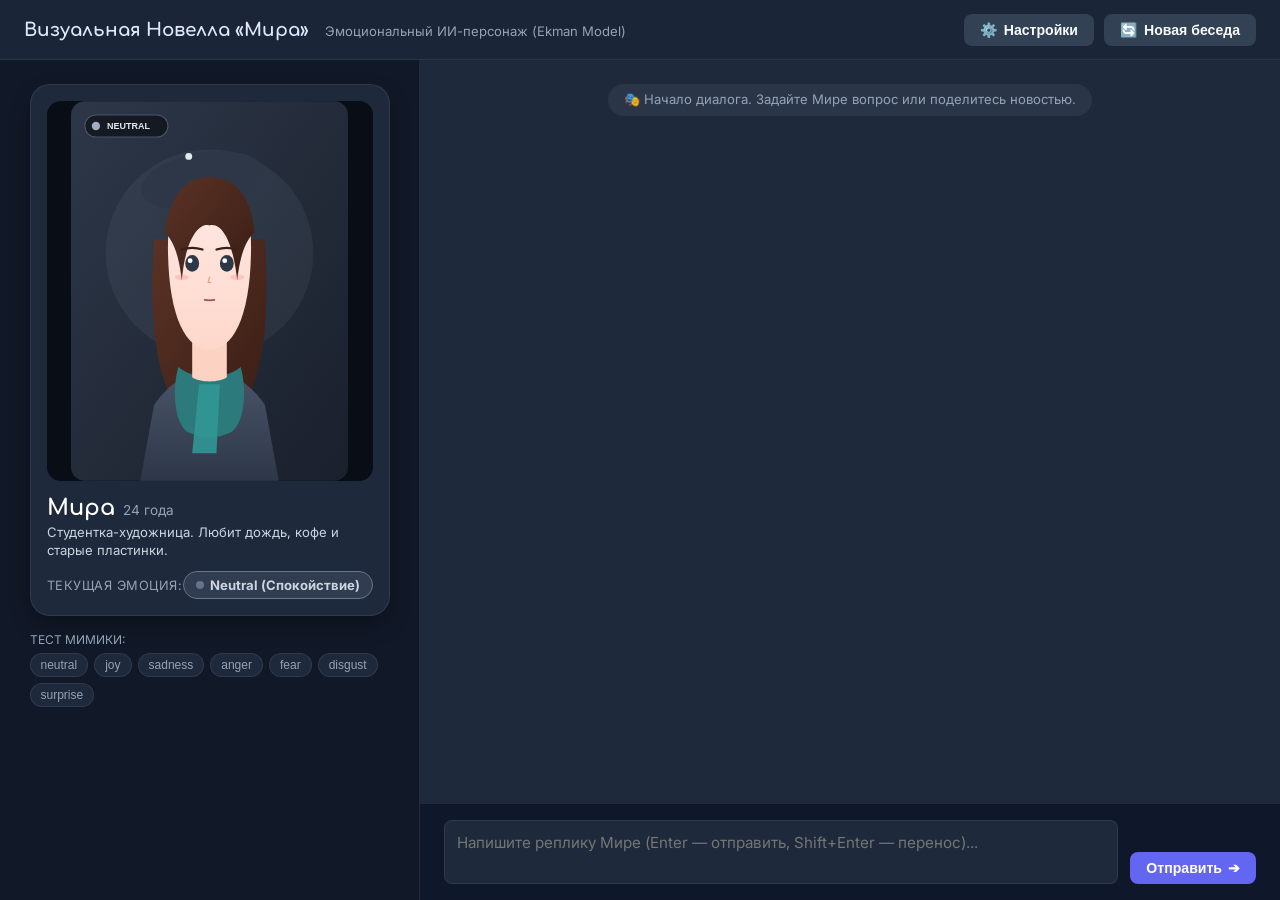
==== frontend/index.html @ 5218be34 "feat: initial implementation of Mira Emotional AI Visual Novel" ====
<!DOCTYPE html>
<html lang="ru">
<head>
  <meta charset="UTF-8">
  <meta name="viewport" content="width=device-width, initial-scale=1.0">
  <title>Визуальная новелла «Мира» — Эмоциональный ИИ</title>
  <link rel="stylesheet" href="style.css">
  <link rel="preconnect" href="https://fonts.googleapis.com">
  <link rel="preconnect" href="https://fonts.gstatic.com" crossorigin>
  <link href="https://fonts.googleapis.com/css2?family=Comfortaa:wght@400;600;700&family=Inter:wght@400;500;600;700&display=swap" rel="stylesheet">
</head>
<body>
  <div class="app-container">
    <!-- Верхняя панель управления -->
    <header class="app-header">
      <div class="header-brand">
        <span class="novel-title">Визуальная Новелла «Мира»</span>
        <span class="novel-subtitle">Эмоциональный ИИ-персонаж (Ekman Model)</span>
      </div>
      <div class="header-actions">
        <button id="btnSettings" class="btn btn-secondary" title="Настройки API">
          <span class="icon">⚙️</span> Настройки
        </button>
        <button id="btnResetHistory" class="btn btn-secondary" title="Очистить историю диалога">
          <span class="icon">🔄</span> Новая беседа
        </button>
      </div>
    </header>

    <!-- Основная рабочая область: Слева персонаж, Справа чат -->
    <main class="novel-stage">
      <!-- ЛЕВАЯ ЗОНА: Портрет персонажа и эмоциональное состояние -->
      <section class="character-pane">
        <div class="portrait-card">
          <div class="portrait-frame">
            <img id="characterPortrait" src="assets/sprites/neutral.svg" alt="Мира" class="portrait-image">
            <div id="portraitGazeOverlay" class="portrait-overlay"></div>
          </div>
          <div class="character-identity">
            <div class="character-name-row">
              <h2 class="character-name">Мира</h2>
              <span class="character-age">24 года</span>
            </div>
            <p class="character-bio">Студентка-художница. Любит дождь, кофе и старые пластинки.</p>
            <div class="emotion-status-bar">
              <span class="status-label">Текущая эмоция:</span>
              <div id="activeEmotionBadge" class="emotion-badge badge-neutral">
                <span class="emotion-dot"></span>
                <span id="emotionLabelText">neutral (спокойствие)</span>
              </div>
            </div>
          </div>
        </div>

        <!-- Панель быстрого теста эмоций (демонстрация спрайтов) -->
        <div class="emotion-preview-bar">
          <span class="preview-title">Тест мимики:</span>
          <div class="preview-chips">
            <button class="chip" data-emotion="neutral">neutral</button>
            <button class="chip" data-emotion="joy">joy</button>
            <button class="chip" data-emotion="sadness">sadness</button>
            <button class="chip" data-emotion="anger">anger</button>
            <button class="chip" data-emotion="fear">fear</button>
            <button class="chip" data-emotion="disgust">disgust</button>
            <button class="chip" data-emotion="surprise">surprise</button>
          </div>
        </div>
      </section>

      <!-- ПРАВАЯ ЗОНА: Панель диалога визуальной новеллы -->
      <section class="dialogue-pane">
        <!-- Баннер уведомлений / ошибок -->
        <div id="alertBanner" class="alert-banner hidden">
          <span id="alertMessage" class="alert-text"></span>
          <button id="btnCloseAlert" class="btn-close-alert">×</button>
        </div>

        <!-- Лента сообщений -->
        <div id="chatFeed" class="chat-feed">
          <div class="message-bubble system-note">
            <span>🎭 Начало диалога. Задайте Мире вопрос или поделитесь новостью.</span>
          </div>
        </div>

        <!-- Индикатор «Мира думает...» -->
        <div id="thinkingIndicator" class="thinking-row hidden">
          <div class="thinking-avatar">🎨</div>
          <div class="thinking-bubble">
            <span class="thinking-text">Мира думает</span>
            <span class="dot-typing">
              <span></span><span></span><span></span>
            </span>
          </div>
        </div>

        <!-- Область ввода -->
        <form id="chatForm" class="input-panel">
          <textarea id="messageInput" class="input-field" placeholder="Напишите реплику Мире (Enter — отправить, Shift+Enter — перенос)..." rows="2"></textarea>
          <button id="btnSend" type="submit" class="btn btn-primary" title="Отправить реплику">
            <span>Отправить</span>
            <span class="send-arrow">➔</span>
          </button>
        </form>
      </section>
    </main>

    <!-- Модальное окно настроек API -->
    <div id="settingsModal" class="modal hidden">
      <div class="modal-backdrop"></div>
      <div class="modal-content">
        <div class="modal-header">
          <h3>Настройки подключения</h3>
          <button id="btnCloseSettings" class="btn-close-modal">×</button>
        </div>
        <div class="modal-body">
          <div class="form-group">
            <label for="settingBaseUrl">Base URL API (OpenAI-совместимый):</label>
            <input type="text" id="settingBaseUrl" class="form-input" value="http://localhost:11434/v1">
            <small>По умолчанию: <code>http://localhost:11434/v1</code> (Ollama) или <code>https://openrouter.ai/api/v1</code></small>
          </div>
          <div class="form-group">
            <label for="settingModel">Модель (Model ID):</label>
            <input type="text" id="settingModel" class="form-input" value="qwen2.5:3b">
            <small>Рекомендуется: <code>qwen2.5:3b</code>, <code>llama3.2:3b</code> или <code>qwen/qwen-2.5-7b-instruct</code></small>
          </div>
          <div class="form-group">
            <label for="settingApiKey">API Key:</label>
            <input type="password" id="settingApiKey" class="form-input" value="ollama">
            <small>Для локальной Ollama подойдёт любое слово (например, <code>ollama</code>)</small>
          </div>
          <div class="form-group-checkbox">
            <label class="checkbox-label">
              <input type="checkbox" id="settingSimulationMode">
              <span>Автономный демо-режим (эмуляция ответов Миры без запущенной Ollama)</span>
            </label>
          </div>
        </div>
        <div class="modal-footer">
          <button id="btnSaveSettings" class="btn btn-primary">Сохранить</button>
        </div>
      </div>
    </div>
  </div>

  <script src="app.js"></script>
</body>
</html>
---- frontend/style.css ----
:root {
  --bg-primary: #0f172a;
  --bg-surface: #1e293b;
  --bg-surface-elevated: #334155;
  --text-primary: #f8fafc;
  --text-secondary: #94a3b8;
  --accent-primary: #6366f1;
  --accent-hover: #4f46e5;
  --border-subtle: rgba(255, 255, 255, 0.08);
  --border-focus: #818cf8;
  --badge-neutral: #64748b;
  --badge-joy: #f59e0b;
  --badge-sadness: #0ea5e9;
  --badge-anger: #ef4444;
  --badge-fear: #a855f7;
  --badge-disgust: #10b981;
  --badge-surprise: #38bdf8;
  --radius-sm: 8px;
  --radius-md: 14px;
  --radius-lg: 20px;
  --transition-fast: 0.2s ease;
  --transition-smooth: 0.35s cubic-bezier(0.4, 0, 0.2, 1);
}

* { box-sizing: border-box; margin: 0; padding: 0; }
body {
  font-family: 'Inter', -apple-system, BlinkMacSystemFont, sans-serif;
  background-color: var(--bg-primary);
  color: var(--text-primary);
  height: 100vh;
  overflow: hidden;
  display: flex;
}

.app-container {
  display: flex;
  flex-direction: column;
  width: 100vw;
  height: 100vh;
}

.app-header {
  height: 60px;
  background: rgba(30, 41, 59, 0.85);
  backdrop-filter: blur(12px);
  border-bottom: 1px solid var(--border-subtle);
  display: flex;
  align-items: center;
  justify-content: space-between;
  padding: 0 24px;
  z-index: 10;
}
.novel-title { font-family: 'Comfortaa', cursive; font-size: 1.15rem; font-weight: 700; color: #e0e7ff; margin-right: 12px; }
.novel-subtitle { font-size: 0.82rem; color: var(--text-secondary); }
.header-actions { display: flex; gap: 10px; }

.btn {
  padding: 8px 16px;
  border-radius: var(--radius-sm);
  font-size: 0.88rem;
  font-weight: 600;
  cursor: pointer;
  border: none;
  transition: var(--transition-fast);
  display: inline-flex;
  align-items: center;
  gap: 6px;
}
.btn-primary { background: var(--accent-primary); color: #fff; }
.btn-primary:hover:not(:disabled) { background: var(--accent-hover); }
.btn-primary:disabled { opacity: 0.5; cursor: not-allowed; }
.btn-secondary { background: var(--bg-surface-elevated); color: var(--text-primary); }
.btn-secondary:hover { background: #475569; }

.novel-stage {
  flex: 1;
  display: grid;
  grid-template-columns: 420px 1fr;
  height: calc(100vh - 60px);
  overflow: hidden;
}

.character-pane {
  background: #111827;
  border-right: 1px solid var(--border-subtle);
  padding: 24px;
  display: flex;
  flex-direction: column;
  align-items: center;
  gap: 16px;
  overflow-y: auto;
}
.portrait-card {
  width: 100%;
  max-width: 360px;
  background: var(--bg-surface);
  border-radius: var(--radius-lg);
  padding: 16px;
  border: 1px solid var(--border-subtle);
  box-shadow: 0 10px 25px -5px rgba(0,0,0,0.4);
}
.portrait-frame {
  width: 100%;
  height: 380px;
  border-radius: var(--radius-md);
  overflow: hidden;
  position: relative;
  background: #090d16;
}
.portrait-image {
  width: 100%;
  height: 100%;
  object-fit: contain;
  transition: opacity var(--transition-smooth), transform var(--transition-smooth);
}
.portrait-image.fade-out { opacity: 0.2; transform: scale(0.97); }
.portrait-image.fade-in { opacity: 1; transform: scale(1); }

.character-identity { margin-top: 14px; }
.character-name-row { display: flex; align-items: baseline; gap: 8px; margin-bottom: 4px; }
.character-name { font-family: 'Comfortaa', cursive; font-size: 1.4rem; color: #fff; }
.character-age { font-size: 0.85rem; color: var(--text-secondary); }
.character-bio { font-size: 0.82rem; color: #cbd5e1; margin-bottom: 12px; line-height: 1.35; }

.emotion-status-bar { display: flex; align-items: center; justify-content: space-between; }
.status-label { font-size: 0.8rem; color: var(--text-secondary); text-transform: uppercase; letter-spacing: 0.5px; }
.emotion-badge {
  padding: 5px 12px;
  border-radius: 20px;
  font-size: 0.82rem;
  font-weight: 700;
  display: inline-flex;
  align-items: center;
  gap: 6px;
  text-transform: capitalize;
  transition: background-color var(--transition-smooth), color var(--transition-smooth);
}
.emotion-dot { width: 8px; height: 8px; border-radius: 50%; }

.badge-neutral { background: rgba(100, 116, 139, 0.25); color: #cbd5e1; border: 1px solid var(--badge-neutral); }
.badge-neutral .emotion-dot { background: var(--badge-neutral); }
.badge-joy { background: rgba(245, 158, 11, 0.25); color: #fde68a; border: 1px solid var(--badge-joy); }
.badge-joy .emotion-dot { background: var(--badge-joy); }
.badge-sadness { background: rgba(14, 165, 233, 0.25); color: #bae6fd; border: 1px solid var(--badge-sadness); }
.badge-sadness .emotion-dot { background: var(--badge-sadness); }
.badge-anger { background: rgba(239, 68, 68, 0.25); color: #fecaca; border: 1px solid var(--badge-anger); }
.badge-anger .emotion-dot { background: var(--badge-anger); }
.badge-fear { background: rgba(168, 85, 247, 0.25); color: #e9d5ff; border: 1px solid var(--badge-fear); }
.badge-fear .emotion-dot { background: var(--badge-fear); }
.badge-disgust { background: rgba(16, 185, 129, 0.25); color: #a7f3d0; border: 1px solid var(--badge-disgust); }
.badge-disgust .emotion-dot { background: var(--badge-disgust); }
.badge-surprise { background: rgba(56, 189, 248, 0.25); color: #e0f2fe; border: 1px solid var(--badge-surprise); }
.badge-surprise .emotion-dot { background: var(--badge-surprise); }

.emotion-preview-bar { width: 100%; max-width: 360px; }
.preview-title { font-size: 0.75rem; color: var(--text-secondary); text-transform: uppercase; margin-bottom: 6px; display: block; }
.preview-chips { display: flex; flex-wrap: wrap; gap: 6px; }
.chip {
  background: var(--bg-surface);
  color: var(--text-secondary);
  border: 1px solid var(--border-subtle);
  border-radius: 12px;
  padding: 4px 10px;
  font-size: 0.75rem;
  cursor: pointer;
  transition: var(--transition-fast);
}
.chip:hover { background: var(--bg-surface-elevated); color: #fff; }

.dialogue-pane {
  display: flex;
  flex-direction: column;
  height: 100%;
  background: var(--bg-surface);
  position: relative;
}
.alert-banner {
  background: #7f1d1d;
  color: #fecaca;
  padding: 10px 18px;
  display: flex;
  justify-content: space-between;
  align-items: center;
  font-size: 0.85rem;
  border-bottom: 1px solid #b91c1c;
}
.btn-close-alert { background: none; border: none; color: #fff; font-size: 1.2rem; cursor: pointer; }

.chat-feed {
  flex: 1;
  overflow-y: auto;
  padding: 24px;
  display: flex;
  flex-direction: column;
  gap: 16px;
}
.message-bubble {
  max-width: 75%;
  padding: 12px 18px;
  border-radius: var(--radius-md);
  font-size: 0.95rem;
  line-height: 1.5;
  word-break: break-word;
}
.message-bubble.user {
  align-self: flex-end;
  background: #4338ca;
  color: #f8fafc;
  border-bottom-right-radius: 4px;
}
.message-bubble.mira {
  align-self: flex-start;
  background: #1e293b;
  color: #f1f5f9;
  border: 1px solid var(--border-subtle);
  border-bottom-left-radius: 4px;
}
.mira-header {
  display: flex;
  align-items: center;
  gap: 8px;
  margin-bottom: 4px;
  font-size: 0.8rem;
  color: var(--text-secondary);
}
.mira-emotion-tag {
  font-size: 0.72rem;
  font-weight: 700;
  padding: 2px 6px;
  border-radius: 10px;
  text-transform: uppercase;
}
.message-bubble.system-note {
  align-self: center;
  background: rgba(148, 163, 184, 0.1);
  color: var(--text-secondary);
  font-size: 0.82rem;
  border-radius: 20px;
  padding: 6px 16px;
}

.thinking-row {
  display: flex;
  align-items: center;
  gap: 10px;
  padding: 0 24px 14px;
}
.thinking-bubble {
  background: var(--bg-surface-elevated);
  padding: 8px 16px;
  border-radius: 16px;
  display: flex;
  align-items: center;
  gap: 8px;
  font-size: 0.85rem;
  color: #94a3b8;
}
.dot-typing span {
  display: inline-block;
  width: 5px;
  height: 5px;
  border-radius: 50%;
  background: #cbd5e1;
  margin: 0 2px;
  animation: typing 1.4s infinite ease-in-out;
}
.dot-typing span:nth-child(2) { animation-delay: 0.2s; }
.dot-typing span:nth-child(3) { animation-delay: 0.4s; }
@keyframes typing { 0%, 80%, 100% { opacity: 0.3; transform: scale(0.8); } 40% { opacity: 1; transform: scale(1.2); } }

.input-panel {
  padding: 16px 24px;
  background: #0f172a;
  border-top: 1px solid var(--border-subtle);
  display: flex;
  gap: 12px;
  align-items: flex-end;
}
.input-field {
  flex: 1;
  background: #1e293b;
  border: 1px solid var(--border-subtle);
  border-radius: var(--radius-sm);
  color: #fff;
  padding: 12px;
  font-family: inherit;
  font-size: 0.95rem;
  resize: none;
  outline: none;
}
.input-field:focus { border-color: var(--border-focus); }

.modal { position: fixed; inset: 0; z-index: 50; display: flex; align-items: center; justify-content: center; }
.modal-backdrop { position: absolute; inset: 0; background: rgba(0,0,0,0.65); backdrop-filter: blur(4px); }
.modal-content {
  position: relative;
  background: #1e293b;
  border-radius: var(--radius-lg);
  border: 1px solid var(--border-subtle);
  width: 100%;
  max-width: 480px;
  padding: 24px;
}
.modal-header { display: flex; justify-content: space-between; align-items: center; margin-bottom: 18px; }
.modal-header h3 { font-family: 'Comfortaa', cursive; font-size: 1.2rem; }
.btn-close-modal { background: none; border: none; color: var(--text-secondary); font-size: 1.4rem; cursor: pointer; }
.form-group { margin-bottom: 14px; }
.form-group label { display: block; font-size: 0.82rem; margin-bottom: 4px; color: #cbd5e1; }
.form-input {
  width: 100%;
  padding: 8px 12px;
  background: #0f172a;
  border: 1px solid var(--border-subtle);
  border-radius: var(--radius-sm);
  color: #fff;
  font-size: 0.9rem;
}
.form-group small { display: block; font-size: 0.72rem; color: #94a3b8; margin-top: 4px; }
.form-group-checkbox { margin-top: 14px; margin-bottom: 16px; }
.checkbox-label { display: flex; align-items: center; gap: 8px; font-size: 0.85rem; color: #cbd5e1; cursor: pointer; }
.modal-footer { display: flex; justify-content: flex-end; }
.hidden { display: none !important; }
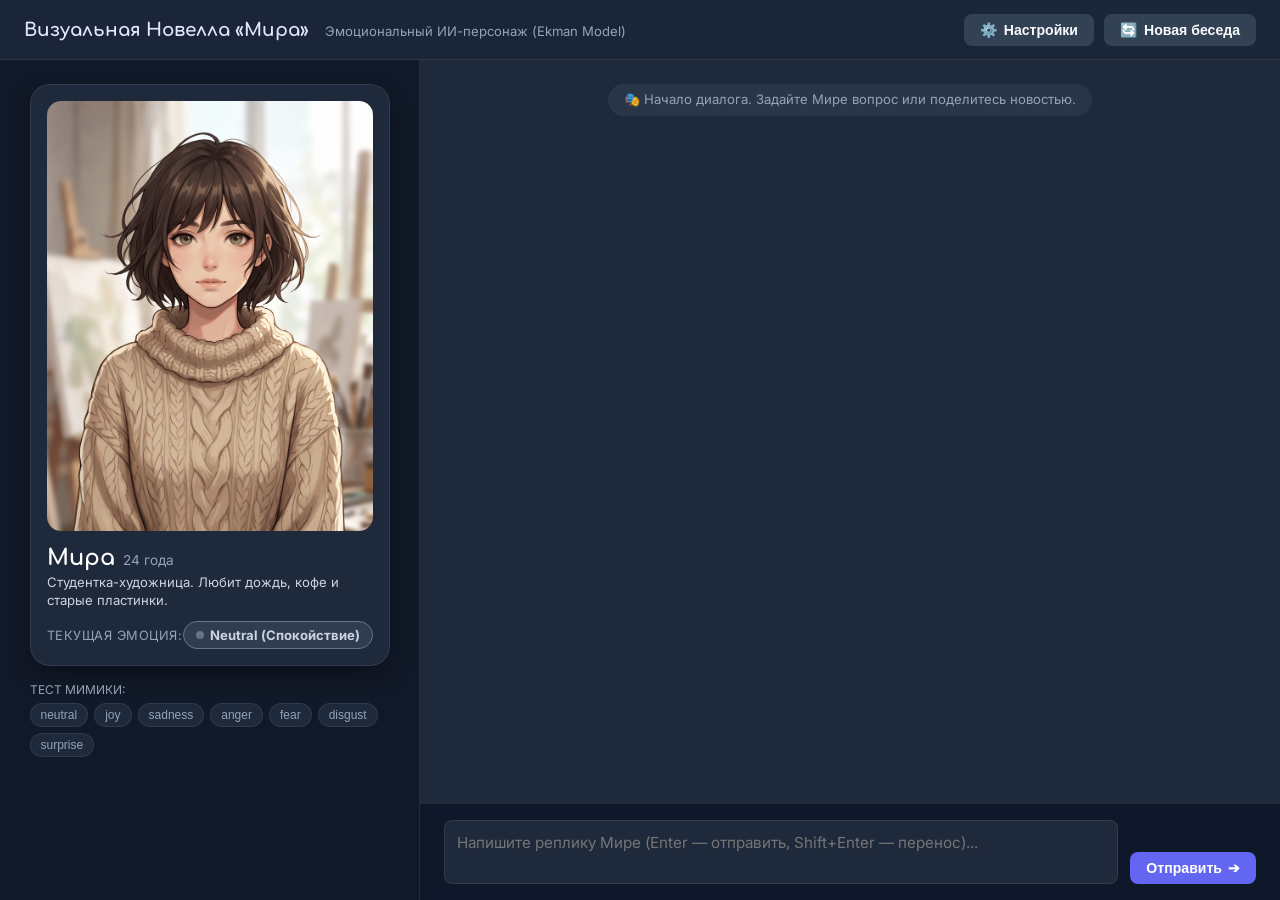
==== commit c572e27c: "feat(assets): integrate high-res 2K character sprites generated for Mira" ====
--- a/frontend/index.html
+++ b/frontend/index.html
@@ -33,7 +33,7 @@
       <section class="character-pane">
         <div class="portrait-card">
           <div class="portrait-frame">
-            <img id="characterPortrait" src="assets/sprites/neutral.svg" alt="Мира" class="portrait-image">
+            <img id="characterPortrait" src="assets/sprites/neutral.jpg" alt="Мира" class="portrait-image">
             <div id="portraitGazeOverlay" class="portrait-overlay"></div>
           </div>
           <div class="character-identity">
--- a/frontend/style.css
+++ b/frontend/style.css
@@ -101,7 +101,7 @@
 }
 .portrait-frame {
   width: 100%;
-  height: 380px;
+  height: 430px;
   border-radius: var(--radius-md);
   overflow: hidden;
   position: relative;
@@ -110,7 +110,8 @@
 .portrait-image {
   width: 100%;
   height: 100%;
-  object-fit: contain;
+  object-fit: cover;
+  object-position: center top;
   transition: opacity var(--transition-smooth), transform var(--transition-smooth);
 }
 .portrait-image.fade-out { opacity: 0.2; transform: scale(0.97); }
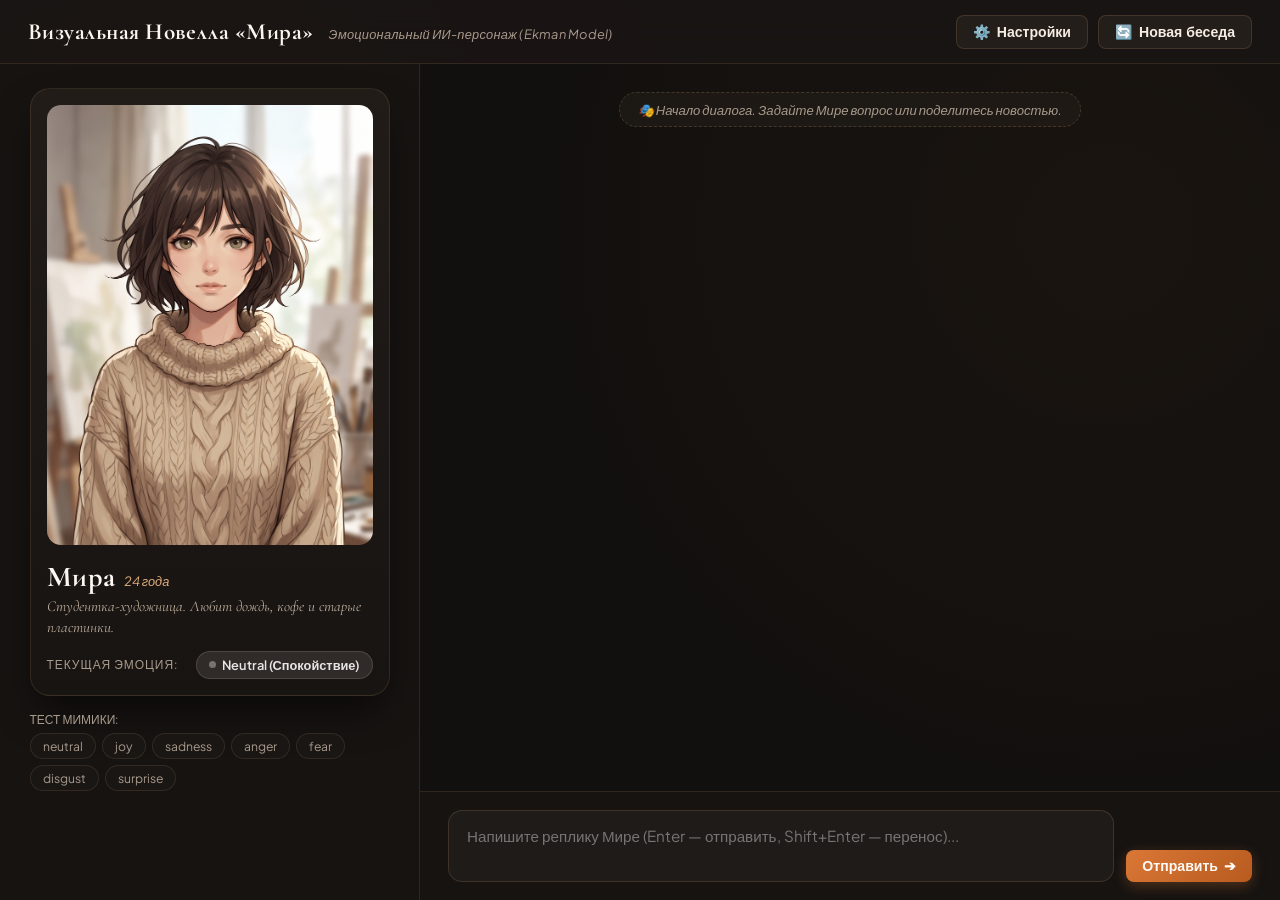
==== commit 11ec427a: "style(ui): redesign visual novel UI with warm indie aesthetic, Cormorant serif typography and amber " ====
--- a/frontend/index.html
+++ b/frontend/index.html
@@ -7,7 +7,7 @@
   <link rel="stylesheet" href="style.css">
   <link rel="preconnect" href="https://fonts.googleapis.com">
   <link rel="preconnect" href="https://fonts.gstatic.com" crossorigin>
-  <link href="https://fonts.googleapis.com/css2?family=Comfortaa:wght@400;600;700&family=Inter:wght@400;500;600;700&display=swap" rel="stylesheet">
+  <link href="https://fonts.googleapis.com/css2?family=Cormorant+Garamond:ital,wght@0,500;0,600;0,700;1,400;1,600&family=Plus+Jakarta+Sans:wght@400;500;600;700&display=swap" rel="stylesheet">
 </head>
 <body>
   <div class="app-container">
--- a/frontend/style.css
+++ b/frontend/style.css
@@ -1,20 +1,22 @@
 :root {
-  --bg-primary: #0f172a;
-  --bg-surface: #1e293b;
-  --bg-surface-elevated: #334155;
-  --text-primary: #f8fafc;
-  --text-secondary: #94a3b8;
-  --accent-primary: #6366f1;
-  --accent-hover: #4f46e5;
-  --border-subtle: rgba(255, 255, 255, 0.08);
-  --border-focus: #818cf8;
-  --badge-neutral: #64748b;
+  --bg-primary: #12100e;
+  --bg-surface: #1a1614;
+  --bg-surface-elevated: #26211d;
+  --text-primary: #f5ede4;
+  --text-secondary: #a89a8c;
+  --text-muted: #6e6459;
+  --accent-primary: #d97736;
+  --accent-hover: #c26527;
+  --accent-gold: #e2b07e;
+  --border-subtle: rgba(226, 176, 126, 0.12);
+  --border-focus: #e2b07e;
+  --badge-neutral: #78716c;
   --badge-joy: #f59e0b;
-  --badge-sadness: #0ea5e9;
-  --badge-anger: #ef4444;
-  --badge-fear: #a855f7;
-  --badge-disgust: #10b981;
-  --badge-surprise: #38bdf8;
+  --badge-sadness: #38bdf8;
+  --badge-anger: #f43f5e;
+  --badge-fear: #c084fc;
+  --badge-disgust: #34d399;
+  --badge-surprise: #fbbf24;
   --radius-sm: 8px;
   --radius-md: 14px;
   --radius-lg: 20px;
@@ -24,8 +26,10 @@
 
 * { box-sizing: border-box; margin: 0; padding: 0; }
 body {
-  font-family: 'Inter', -apple-system, BlinkMacSystemFont, sans-serif;
+  font-family: 'Plus Jakarta Sans', -apple-system, BlinkMacSystemFont, sans-serif;
   background-color: var(--bg-primary);
+  background-image: radial-gradient(circle at 15% 25%, rgba(217, 119, 54, 0.08) 0%, transparent 45%),
+                    radial-gradient(circle at 85% 75%, rgba(226, 176, 126, 0.05) 0%, transparent 40%);
   color: var(--text-primary);
   height: 100vh;
   overflow: hidden;
@@ -40,18 +44,18 @@
 }
 
 .app-header {
-  height: 60px;
-  background: rgba(30, 41, 59, 0.85);
-  backdrop-filter: blur(12px);
+  height: 64px;
+  background: rgba(26, 22, 20, 0.85);
+  backdrop-filter: blur(16px);
   border-bottom: 1px solid var(--border-subtle);
   display: flex;
   align-items: center;
   justify-content: space-between;
-  padding: 0 24px;
+  padding: 0 28px;
   z-index: 10;
 }
-.novel-title { font-family: 'Comfortaa', cursive; font-size: 1.15rem; font-weight: 700; color: #e0e7ff; margin-right: 12px; }
-.novel-subtitle { font-size: 0.82rem; color: var(--text-secondary); }
+.novel-title { font-family: 'Cormorant Garamond', Georgia, serif; font-size: 1.45rem; font-weight: 700; color: #fbf5ee; letter-spacing: 0.02em; margin-right: 12px; }
+.novel-subtitle { font-size: 0.8rem; color: var(--text-secondary); font-style: italic; letter-spacing: 0.02em; }
 .header-actions { display: flex; gap: 10px; }
 
 .btn {
@@ -66,11 +70,27 @@
   align-items: center;
   gap: 6px;
 }
-.btn-primary { background: var(--accent-primary); color: #fff; }
-.btn-primary:hover:not(:disabled) { background: var(--accent-hover); }
-.btn-primary:disabled { opacity: 0.5; cursor: not-allowed; }
-.btn-secondary { background: var(--bg-surface-elevated); color: var(--text-primary); }
-.btn-secondary:hover { background: #475569; }
+.btn-primary {
+  background: linear-gradient(135deg, #d97736 0%, #b85b1f 100%);
+  color: #fffaf5;
+  box-shadow: 0 4px 14px rgba(217, 119, 54, 0.3);
+}
+.btn-primary:hover:not(:disabled) {
+  background: linear-gradient(135deg, #e88746 0%, #c86526 100%);
+  box-shadow: 0 6px 18px rgba(217, 119, 54, 0.45);
+  transform: translateY(-1px);
+}
+.btn-primary:disabled { opacity: 0.5; cursor: not-allowed; transform: none; box-shadow: none; }
+.btn-secondary {
+  background: #241e1a;
+  border: 1px solid rgba(226, 176, 126, 0.16);
+  color: var(--text-primary);
+}
+.btn-secondary:hover {
+  background: #2e2621;
+  border-color: rgba(226, 176, 126, 0.3);
+  color: #fff;
+}
 
 .novel-stage {
   flex: 1;
@@ -81,7 +101,7 @@
 }
 
 .character-pane {
-  background: #111827;
+  background: #161311;
   border-right: 1px solid var(--border-subtle);
   padding: 24px;
   display: flex;
@@ -93,19 +113,20 @@
 .portrait-card {
   width: 100%;
   max-width: 360px;
-  background: var(--bg-surface);
+  background: linear-gradient(180deg, #211c18 0%, #181412 100%);
   border-radius: var(--radius-lg);
   padding: 16px;
   border: 1px solid var(--border-subtle);
-  box-shadow: 0 10px 25px -5px rgba(0,0,0,0.4);
+  box-shadow: 0 20px 40px -10px rgba(0,0,0,0.6);
 }
 .portrait-frame {
   width: 100%;
-  height: 430px;
+  height: 440px;
   border-radius: var(--radius-md);
   overflow: hidden;
   position: relative;
-  background: #090d16;
+  background: #0d0a09;
+  box-shadow: inset 0 0 24px rgba(0,0,0,0.5);
 }
 .portrait-image {
   width: 100%;
@@ -114,43 +135,43 @@
   object-position: center top;
   transition: opacity var(--transition-smooth), transform var(--transition-smooth);
 }
-.portrait-image.fade-out { opacity: 0.2; transform: scale(0.97); }
+.portrait-image.fade-out { opacity: 0.25; transform: scale(0.98); }
 .portrait-image.fade-in { opacity: 1; transform: scale(1); }
 
 .character-identity { margin-top: 14px; }
-.character-name-row { display: flex; align-items: baseline; gap: 8px; margin-bottom: 4px; }
-.character-name { font-family: 'Comfortaa', cursive; font-size: 1.4rem; color: #fff; }
-.character-age { font-size: 0.85rem; color: var(--text-secondary); }
-.character-bio { font-size: 0.82rem; color: #cbd5e1; margin-bottom: 12px; line-height: 1.35; }
+.character-name-row { display: flex; align-items: baseline; gap: 8px; margin-bottom: 2px; }
+.character-name { font-family: 'Cormorant Garamond', Georgia, serif; font-size: 1.8rem; font-weight: 700; color: #fdf8f3; letter-spacing: 0.02em; }
+.character-age { font-size: 0.8rem; color: var(--accent-gold); font-style: italic; }
+.character-bio { font-size: 0.84rem; color: #b8a999; margin-bottom: 12px; line-height: 1.4; font-family: 'Cormorant Garamond', serif; font-size: 0.95rem; font-style: italic; }
 
 .emotion-status-bar { display: flex; align-items: center; justify-content: space-between; }
-.status-label { font-size: 0.8rem; color: var(--text-secondary); text-transform: uppercase; letter-spacing: 0.5px; }
+.status-label { font-size: 0.75rem; color: var(--text-secondary); text-transform: uppercase; letter-spacing: 0.08em; }
 .emotion-badge {
   padding: 5px 12px;
   border-radius: 20px;
-  font-size: 0.82rem;
-  font-weight: 700;
+  font-size: 0.8rem;
+  font-weight: 600;
   display: inline-flex;
   align-items: center;
   gap: 6px;
   text-transform: capitalize;
   transition: background-color var(--transition-smooth), color var(--transition-smooth);
 }
-.emotion-dot { width: 8px; height: 8px; border-radius: 50%; }
-
-.badge-neutral { background: rgba(100, 116, 139, 0.25); color: #cbd5e1; border: 1px solid var(--badge-neutral); }
+.emotion-dot { width: 7px; height: 7px; border-radius: 50%; }
+
+.badge-neutral { background: rgba(120, 113, 108, 0.25); color: #e7e5e4; border: 1px solid rgba(120, 113, 108, 0.4); }
 .badge-neutral .emotion-dot { background: var(--badge-neutral); }
-.badge-joy { background: rgba(245, 158, 11, 0.25); color: #fde68a; border: 1px solid var(--badge-joy); }
+.badge-joy { background: rgba(245, 158, 11, 0.2); color: #fde68a; border: 1px solid rgba(245, 158, 11, 0.5); }
 .badge-joy .emotion-dot { background: var(--badge-joy); }
-.badge-sadness { background: rgba(14, 165, 233, 0.25); color: #bae6fd; border: 1px solid var(--badge-sadness); }
+.badge-sadness { background: rgba(56, 189, 248, 0.2); color: #bae6fd; border: 1px solid rgba(56, 189, 248, 0.5); }
 .badge-sadness .emotion-dot { background: var(--badge-sadness); }
-.badge-anger { background: rgba(239, 68, 68, 0.25); color: #fecaca; border: 1px solid var(--badge-anger); }
+.badge-anger { background: rgba(244, 63, 94, 0.2); color: #fecdd3; border: 1px solid rgba(244, 63, 94, 0.5); }
 .badge-anger .emotion-dot { background: var(--badge-anger); }
-.badge-fear { background: rgba(168, 85, 247, 0.25); color: #e9d5ff; border: 1px solid var(--badge-fear); }
+.badge-fear { background: rgba(192, 132, 252, 0.2); color: #f3e8ff; border: 1px solid rgba(192, 132, 252, 0.5); }
 .badge-fear .emotion-dot { background: var(--badge-fear); }
-.badge-disgust { background: rgba(16, 185, 129, 0.25); color: #a7f3d0; border: 1px solid var(--badge-disgust); }
+.badge-disgust { background: rgba(52, 211, 153, 0.2); color: #a7f3d0; border: 1px solid rgba(52, 211, 153, 0.5); }
 .badge-disgust .emotion-dot { background: var(--badge-disgust); }
-.badge-surprise { background: rgba(56, 189, 248, 0.25); color: #e0f2fe; border: 1px solid var(--badge-surprise); }
+.badge-surprise { background: rgba(251, 191, 36, 0.2); color: #fef3c7; border: 1px solid rgba(251, 191, 36, 0.5); }
 .badge-surprise .emotion-dot { background: var(--badge-surprise); }
 
 .emotion-preview-bar { width: 100%; max-width: 360px; }
@@ -160,108 +181,128 @@
   background: var(--bg-surface);
   color: var(--text-secondary);
   border: 1px solid var(--border-subtle);
-  border-radius: 12px;
-  padding: 4px 10px;
-  font-size: 0.75rem;
+  border-radius: 20px;
+  padding: 4px 12px;
+  font-size: 0.76rem;
+  font-family: 'Plus Jakarta Sans', sans-serif;
   cursor: pointer;
   transition: var(--transition-fast);
 }
-.chip:hover { background: var(--bg-surface-elevated); color: #fff; }
+.chip:hover {
+  background: var(--accent-primary);
+  border-color: var(--accent-primary);
+  color: #fff;
+  transform: translateY(-1px);
+}
 
 .dialogue-pane {
   display: flex;
   flex-direction: column;
   height: 100%;
-  background: var(--bg-surface);
+  background: #12100e;
   position: relative;
+  background-image: radial-gradient(circle at 80% 20%, rgba(217, 119, 54, 0.04) 0%, transparent 60%);
 }
 .alert-banner {
-  background: #7f1d1d;
+  background: #451a1a;
   color: #fecaca;
-  padding: 10px 18px;
+  padding: 10px 20px;
   display: flex;
   justify-content: space-between;
   align-items: center;
   font-size: 0.85rem;
-  border-bottom: 1px solid #b91c1c;
+  border-bottom: 1px solid #7f1d1d;
 }
 .btn-close-alert { background: none; border: none; color: #fff; font-size: 1.2rem; cursor: pointer; }
 
 .chat-feed {
   flex: 1;
   overflow-y: auto;
-  padding: 24px;
+  padding: 28px;
   display: flex;
   flex-direction: column;
-  gap: 16px;
+  gap: 18px;
 }
 .message-bubble {
-  max-width: 75%;
-  padding: 12px 18px;
+  max-width: 80%;
+  padding: 14px 20px;
   border-radius: var(--radius-md);
   font-size: 0.95rem;
-  line-height: 1.5;
+  line-height: 1.6;
   word-break: break-word;
+  position: relative;
 }
 .message-bubble.user {
   align-self: flex-end;
-  background: #4338ca;
-  color: #f8fafc;
+  background: linear-gradient(135deg, #c26527 0%, #994713 100%);
+  color: #fffaf5;
   border-bottom-right-radius: 4px;
+  box-shadow: 0 4px 16px rgba(153, 71, 19, 0.3);
 }
 .message-bubble.mira {
   align-self: flex-start;
-  background: #1e293b;
-  color: #f1f5f9;
-  border: 1px solid var(--border-subtle);
+  background: rgba(30, 25, 22, 0.85);
+  backdrop-filter: blur(12px);
+  color: #f7eee4;
+  border: 1px solid rgba(226, 176, 126, 0.18);
   border-bottom-left-radius: 4px;
+  box-shadow: 0 6px 20px rgba(0,0,0,0.35);
 }
 .mira-header {
   display: flex;
   align-items: center;
-  gap: 8px;
-  margin-bottom: 4px;
-  font-size: 0.8rem;
-  color: var(--text-secondary);
+  gap: 10px;
+  margin-bottom: 6px;
+  font-family: 'Cormorant Garamond', Georgia, serif;
+  font-size: 1.15rem;
+  font-weight: 700;
+  color: var(--accent-gold);
 }
 .mira-emotion-tag {
-  font-size: 0.72rem;
-  font-weight: 700;
-  padding: 2px 6px;
-  border-radius: 10px;
+  font-family: 'Plus Jakarta Sans', sans-serif;
+  font-size: 0.7rem;
+  font-weight: 600;
+  padding: 2px 8px;
+  border-radius: 12px;
   text-transform: uppercase;
+  letter-spacing: 0.04em;
 }
 .message-bubble.system-note {
   align-self: center;
-  background: rgba(148, 163, 184, 0.1);
+  background: rgba(36, 30, 26, 0.6);
+  border: 1px dashed rgba(226, 176, 126, 0.2);
   color: var(--text-secondary);
   font-size: 0.82rem;
   border-radius: 20px;
-  padding: 6px 16px;
+  padding: 6px 18px;
+  font-style: italic;
 }
 
 .thinking-row {
   display: flex;
   align-items: center;
   gap: 10px;
-  padding: 0 24px 14px;
+  padding: 0 28px 16px;
 }
 .thinking-bubble {
-  background: var(--bg-surface-elevated);
-  padding: 8px 16px;
-  border-radius: 16px;
+  background: rgba(36, 30, 26, 0.85);
+  backdrop-filter: blur(8px);
+  padding: 8px 18px;
+  border-radius: 20px;
+  border: 1px solid rgba(226, 176, 126, 0.16);
   display: flex;
   align-items: center;
   gap: 8px;
-  font-size: 0.85rem;
-  color: #94a3b8;
+  font-size: 0.84rem;
+  color: #c9bbae;
+  font-style: italic;
 }
 .dot-typing span {
   display: inline-block;
   width: 5px;
   height: 5px;
   border-radius: 50%;
-  background: #cbd5e1;
+  background: var(--accent-gold);
   margin: 0 2px;
   animation: typing 1.4s infinite ease-in-out;
 }
@@ -270,8 +311,8 @@
 @keyframes typing { 0%, 80%, 100% { opacity: 0.3; transform: scale(0.8); } 40% { opacity: 1; transform: scale(1.2); } }
 
 .input-panel {
-  padding: 16px 24px;
-  background: #0f172a;
+  padding: 18px 28px;
+  background: #161311;
   border-top: 1px solid var(--border-subtle);
   display: flex;
   gap: 12px;
@@ -279,45 +320,53 @@
 }
 .input-field {
   flex: 1;
-  background: #1e293b;
-  border: 1px solid var(--border-subtle);
-  border-radius: var(--radius-sm);
-  color: #fff;
-  padding: 12px;
+  background: #1f1b18;
+  border: 1px solid rgba(226, 176, 126, 0.16);
+  border-radius: var(--radius-md);
+  color: #fffaf5;
+  padding: 14px 18px;
   font-family: inherit;
   font-size: 0.95rem;
+  line-height: 1.4;
   resize: none;
   outline: none;
-}
-.input-field:focus { border-color: var(--border-focus); }
+  transition: border-color var(--transition-fast), box-shadow var(--transition-fast);
+}
+.input-field:focus {
+  border-color: var(--accent-gold);
+  box-shadow: 0 0 0 3px rgba(226, 176, 126, 0.15);
+}
 
 .modal { position: fixed; inset: 0; z-index: 50; display: flex; align-items: center; justify-content: center; }
-.modal-backdrop { position: absolute; inset: 0; background: rgba(0,0,0,0.65); backdrop-filter: blur(4px); }
+.modal-backdrop { position: absolute; inset: 0; background: rgba(10, 8, 7, 0.75); backdrop-filter: blur(8px); }
 .modal-content {
   position: relative;
-  background: #1e293b;
+  background: #1c1815;
   border-radius: var(--radius-lg);
-  border: 1px solid var(--border-subtle);
-  width: 100%;
-  max-width: 480px;
-  padding: 24px;
-}
-.modal-header { display: flex; justify-content: space-between; align-items: center; margin-bottom: 18px; }
-.modal-header h3 { font-family: 'Comfortaa', cursive; font-size: 1.2rem; }
+  border: 1px solid rgba(226, 176, 126, 0.2);
+  width: 100%;
+  max-width: 490px;
+  padding: 26px;
+  box-shadow: 0 25px 60px -10px rgba(0,0,0,0.7);
+}
+.modal-header { display: flex; justify-content: space-between; align-items: center; margin-bottom: 20px; }
+.modal-header h3 { font-family: 'Cormorant Garamond', serif; font-size: 1.45rem; font-weight: 700; color: #fbf5ee; }
 .btn-close-modal { background: none; border: none; color: var(--text-secondary); font-size: 1.4rem; cursor: pointer; }
-.form-group { margin-bottom: 14px; }
-.form-group label { display: block; font-size: 0.82rem; margin-bottom: 4px; color: #cbd5e1; }
+.form-group { margin-bottom: 16px; }
+.form-group label { display: block; font-size: 0.82rem; margin-bottom: 6px; color: #ded0c3; }
 .form-input {
   width: 100%;
-  padding: 8px 12px;
-  background: #0f172a;
-  border: 1px solid var(--border-subtle);
+  padding: 10px 14px;
+  background: #12100e;
+  border: 1px solid rgba(226, 176, 126, 0.18);
   border-radius: var(--radius-sm);
-  color: #fff;
+  color: #fdf8f3;
   font-size: 0.9rem;
-}
-.form-group small { display: block; font-size: 0.72rem; color: #94a3b8; margin-top: 4px; }
-.form-group-checkbox { margin-top: 14px; margin-bottom: 16px; }
-.checkbox-label { display: flex; align-items: center; gap: 8px; font-size: 0.85rem; color: #cbd5e1; cursor: pointer; }
+  outline: none;
+}
+.form-input:focus { border-color: var(--accent-gold); }
+.form-group small { display: block; font-size: 0.72rem; color: #9e9185; margin-top: 5px; }
+.form-group-checkbox { margin-top: 14px; margin-bottom: 18px; }
+.checkbox-label { display: flex; align-items: center; gap: 10px; font-size: 0.85rem; color: #ded0c3; cursor: pointer; }
 .modal-footer { display: flex; justify-content: flex-end; }
 .hidden { display: none !important; }
